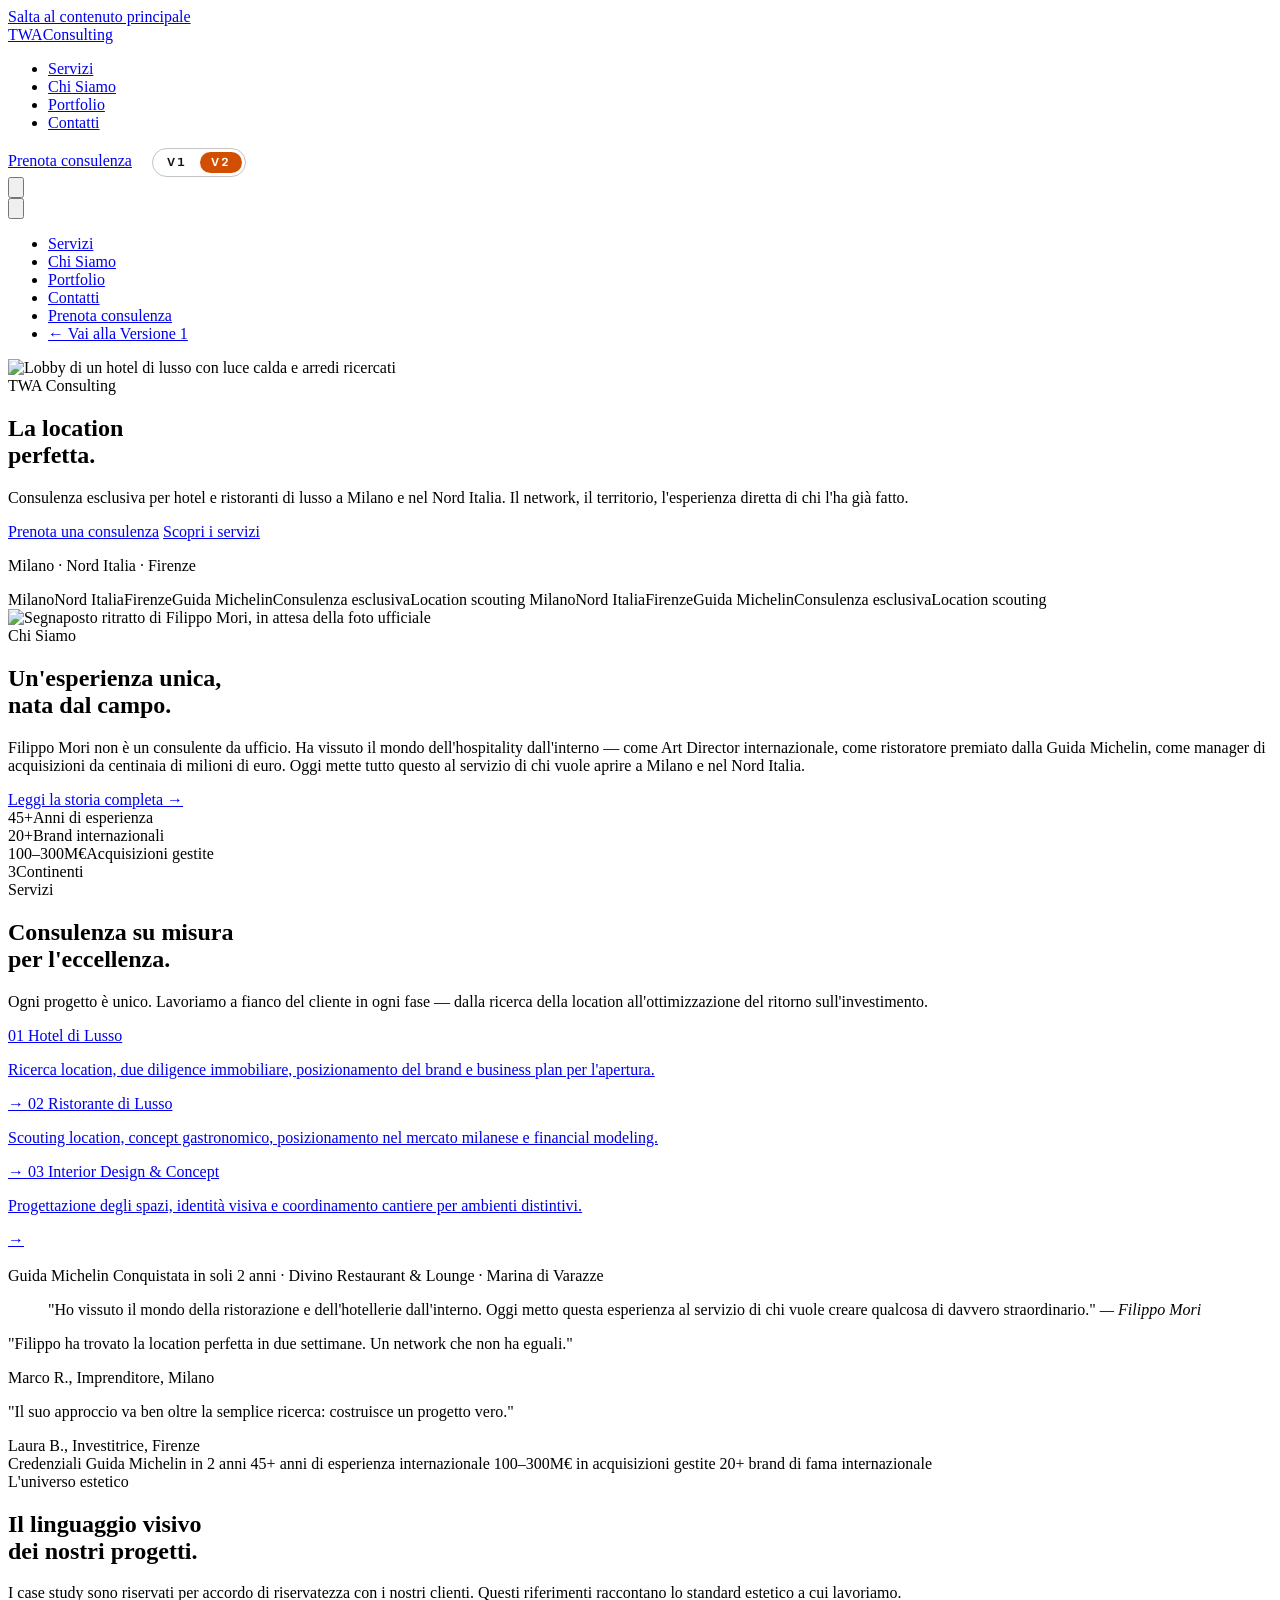
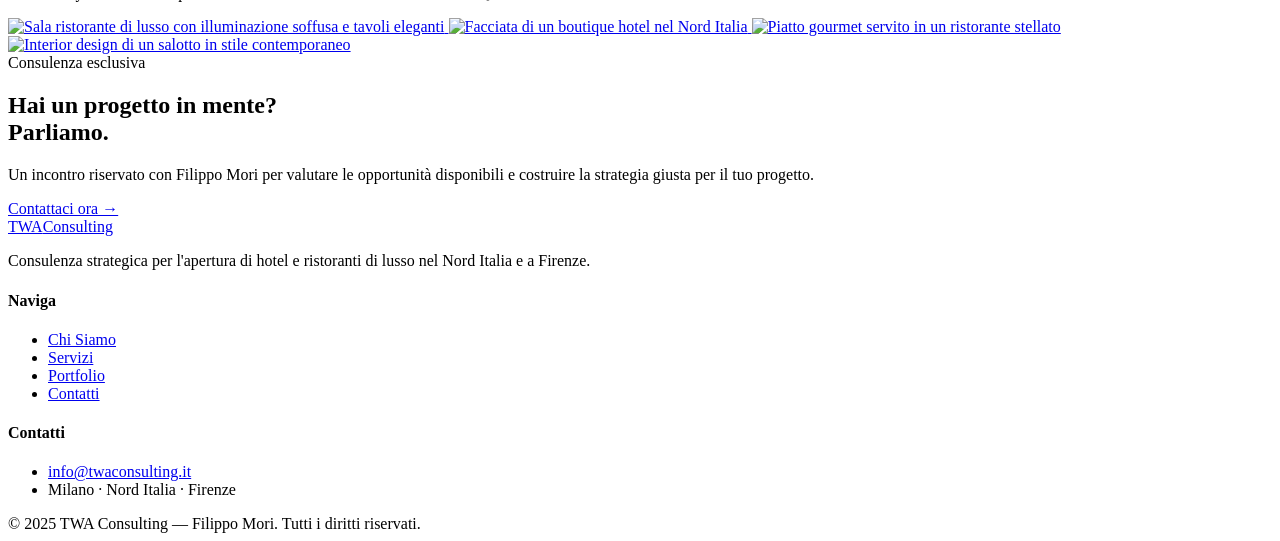
==== versione2/index.html @ 6aa10016 "Initial commit: sito TWA Consulting (home V1 + V2) con switcher versioni Co-Authored-By: Claude Opus" ====
<!doctype html>
<html lang="it">
<head>
  <meta charset="UTF-8">
  <meta name="viewport" content="width=device-width, initial-scale=1">
  <title>TWA Consulting — Consulenza esclusiva per hotel e ristoranti di lusso</title>
  <meta name="description" content="TWA Consulting: consulenza strategica e creativa per l'apertura di hotel e ristoranti di lusso a Milano, nel Nord Italia e a Firenze. Location scouting, concept, business plan, interior design.">

  <link rel="preconnect" href="https://fonts.googleapis.com">
  <link rel="preconnect" href="https://fonts.gstatic.com" crossorigin>
  <link href="https://fonts.googleapis.com/css2?family=Monda:wght@400;700&family=DM+Sans:opsz,wght@9..40,300;9..40,400;9..40,500&display=swap" rel="stylesheet">
  <link rel="stylesheet" href="css/style.css">
  <link rel="preload" as="image" href="https://images.unsplash.com/photo-1566073771259-6a8506099945?auto=format&fit=crop&w=1800&q=80">
  <style>
    /* Switcher versioni home (indipendente dal CSS principale) */
    .nav-version{display:inline-flex;align-items:center;gap:.15rem;padding:.2rem;margin-left:1rem;border:1px solid rgba(28,17,9,.25);border-radius:999px;vertical-align:middle}
    .nav-version a,.nav-version span{font:700 .7rem/1 'Monda',system-ui,sans-serif;text-transform:uppercase;letter-spacing:.14em;padding:.3rem .7rem;border-radius:999px;color:#1C1109;text-decoration:none}
    .nav-version .is-current{background:#D24E01;color:#fff}
    .nav-version a:hover{background:#FCECCC}
  </style>
</head>
<body>
  <a class="skip-link" href="#main">Salta al contenuto principale</a>

  <header class="site-header">
    <div class="container">
      <a href="index.html" class="logo">TWA<span>Consulting</span></a>
      <nav class="nav-primary" aria-label="Navigazione principale">
        <ul>
          <li><a href="servizi.html">Servizi</a></li>
          <li><a href="chi-siamo.html">Chi Siamo</a></li>
          <li><a href="portfolio.html">Portfolio</a></li>
          <li><a href="contatti.html">Contatti</a></li>
        </ul>
        <a href="contatti.html" class="btn btn-primary">Prenota consulenza</a>
        <span class="nav-version" role="group" aria-label="Cambia versione della home">
          <a href="../index.html">V1</a>
          <span class="is-current" aria-current="true">V2</span>
        </span>
      </nav>
      <button class="nav-toggle" aria-label="Apri il menu di navigazione" aria-expanded="false" aria-controls="mobile-menu">
        <svg viewBox="0 0 24 24" fill="none" stroke="currentColor" stroke-width="2" aria-hidden="true"><line x1="3" y1="6" x2="21" y2="6"/><line x1="3" y1="12" x2="21" y2="12"/><line x1="3" y1="18" x2="21" y2="18"/></svg>
      </button>
    </div>
  </header>

  <div class="mobile-overlay" id="mobile-menu">
    <button class="close-btn" aria-label="Chiudi il menu">
      <svg viewBox="0 0 24 24" fill="none" stroke="currentColor" stroke-width="2" aria-hidden="true"><line x1="4" y1="4" x2="20" y2="20"/><line x1="20" y1="4" x2="4" y2="20"/></svg>
    </button>
    <ul>
      <li><a href="servizi.html">Servizi</a></li>
      <li><a href="chi-siamo.html">Chi Siamo</a></li>
      <li><a href="portfolio.html">Portfolio</a></li>
      <li><a href="contatti.html">Contatti</a></li>
      <li><a href="contatti.html" class="btn btn-primary">Prenota consulenza</a></li>
      <li><a href="../index.html">← Vai alla Versione 1</a></li>
    </ul>
  </div>

  <main id="main">

    <section class="hero" aria-labelledby="hero-heading">
      <div class="hero-media">
        <img src="https://images.unsplash.com/photo-1566073771259-6a8506099945?auto=format&fit=crop&w=1800&q=80" alt="Lobby di un hotel di lusso con luce calda e arredi ricercati">
      </div>
      <div class="hero-content">
        <div class="container">
          <div class="hero-grid">
            <div class="hero-title">
              <span class="eyebrow on-dark">TWA Consulting</span>
              <h1 id="hero-heading" class="h-display">La location<br>perfetta.</h1>
            </div>
            <div class="hero-card">
              <p>Consulenza esclusiva per hotel e ristoranti di lusso a Milano e nel Nord Italia. Il network, il territorio, l'esperienza diretta di chi l'ha già fatto.</p>
              <div class="hero-actions">
                <a href="contatti.html" class="btn btn-primary">Prenota una consulenza</a>
                <a href="servizi.html" class="btn btn-secondary">Scopri i servizi</a>
              </div>
            </div>
          </div>
          <p class="hero-geo">Milano · Nord Italia · Firenze</p>
        </div>
      </div>
    </section>

    <div class="marquee-band" aria-hidden="true">
      <div class="marquee-track">
        <span>Milano</span><span>Nord Italia</span><span>Firenze</span><span>Guida Michelin</span><span>Consulenza esclusiva</span><span>Location scouting</span>
        <span>Milano</span><span>Nord Italia</span><span>Firenze</span><span>Guida Michelin</span><span>Consulenza esclusiva</span><span>Location scouting</span>
      </div>
    </div>

    <section class="section bg-white" aria-labelledby="about-heading">
      <div class="container">
        <div class="about-teaser">
          <div class="portrait">
            <img src="assets/fm-portrait-placeholder.svg" alt="Segnaposto ritratto di Filippo Mori, in attesa della foto ufficiale" loading="lazy">
          </div>
          <div>
            <span class="eyebrow">Chi Siamo</span>
            <h2 id="about-heading" class="h2">Un'esperienza unica,<br>nata dal campo.</h2>
            <p class="lede">Filippo Mori non è un consulente da ufficio. Ha vissuto il mondo dell'hospitality dall'interno — come Art Director internazionale, come ristoratore premiato dalla Guida Michelin, come manager di acquisizioni da centinaia di milioni di euro. Oggi mette tutto questo al servizio di chi vuole aprire a Milano e nel Nord Italia.</p>
            <a href="chi-siamo.html" class="btn-text">Leggi la storia completa →</a>
            <div class="stat-grid">
              <div><span class="stat-num">45+</span><span class="stat-label">Anni di esperienza</span></div>
              <div><span class="stat-num">20+</span><span class="stat-label">Brand internazionali</span></div>
              <div><span class="stat-num">100–300M€</span><span class="stat-label">Acquisizioni gestite</span></div>
              <div><span class="stat-num">3</span><span class="stat-label">Continenti</span></div>
            </div>
          </div>
        </div>
      </div>
    </section>

    <section class="section bg-sand" aria-labelledby="services-heading">
      <div class="container">
        <div class="section-head">
          <span class="eyebrow">Servizi</span>
          <h2 id="services-heading" class="h2">Consulenza su misura<br>per l'eccellenza.</h2>
          <p class="lede mt-lg">Ogni progetto è unico. Lavoriamo a fianco del cliente in ogni fase — dalla ricerca della location all'ottimizzazione del ritorno sull'investimento.</p>
        </div>
        <div>
          <a href="servizi.html#hotel" class="service-row">
            <span class="service-num">01</span>
            <span class="service-info">
              <span class="h3">Hotel di Lusso</span>
              <p>Ricerca location, due diligence immobiliare, posizionamento del brand e business plan per l'apertura.</p>
            </span>
            <span class="service-arrow" aria-hidden="true">→</span>
          </a>
          <a href="servizi.html#ristorante" class="service-row">
            <span class="service-num">02</span>
            <span class="service-info">
              <span class="h3">Ristorante di Lusso</span>
              <p>Scouting location, concept gastronomico, posizionamento nel mercato milanese e financial modeling.</p>
            </span>
            <span class="service-arrow" aria-hidden="true">→</span>
          </a>
          <a href="servizi.html#interior" class="service-row">
            <span class="service-num">03</span>
            <span class="service-info">
              <span class="h3">Interior Design &amp; Concept</span>
              <p>Progettazione degli spazi, identità visiva e coordinamento cantiere per ambienti distintivi.</p>
            </span>
            <span class="service-arrow" aria-hidden="true">→</span>
          </a>
        </div>
      </div>
    </section>

    <section class="section bg-dark proof" aria-labelledby="proof-heading">
      <div class="proof-media">
        <img src="https://images.unsplash.com/photo-1552566626-52f8b828add9?auto=format&fit=crop&w=1800&q=80" alt="" loading="lazy">
      </div>
      <div class="container">
        <div class="proof-badge">
          <span class="eyebrow on-dark" id="proof-heading">Guida Michelin</span>
          <span class="caption">Conquistata in soli 2 anni · Divino Restaurant &amp; Lounge · Marina di Varazze</span>
        </div>
        <blockquote class="proof-quote">
          "Ho vissuto il mondo della ristorazione e dell'hotellerie dall'interno. Oggi metto questa esperienza al servizio di chi vuole creare qualcosa di davvero straordinario."
          <cite>— Filippo Mori</cite>
        </blockquote>

        <div class="testimonial-grid">
          <article class="testimonial-card">
            <p>"Filippo ha trovato la location perfetta in due settimane. Un network che non ha eguali."</p>
            <footer>Marco R., Imprenditore, Milano</footer>
          </article>
          <article class="testimonial-card">
            <p>"Il suo approccio va ben oltre la semplice ricerca: costruisce un progetto vero."</p>
            <footer>Laura B., Investitrice, Firenze</footer>
          </article>
        </div>
      </div>
    </section>

    <div class="featured-band">
      <div class="container">
        <span class="featured-label">Credenziali</span>
        <span class="item">Guida Michelin in 2 anni</span>
        <span class="item">45+ anni di esperienza internazionale</span>
        <span class="item">100–300M€ in acquisizioni gestite</span>
        <span class="item">20+ brand di fama internazionale</span>
      </div>
    </div>

    <section class="section bg-white" aria-labelledby="gallery-heading">
      <div class="container">
        <div class="section-head">
          <span class="eyebrow">L'universo estetico</span>
          <h2 id="gallery-heading" class="h2">Il linguaggio visivo<br>dei nostri progetti.</h2>
          <p class="lede mt-lg">I case study sono riservati per accordo di riservatezza con i nostri clienti. Questi riferimenti raccontano lo standard estetico a cui lavoriamo.</p>
        </div>
        <div class="gallery-grid">
          <a href="portfolio.html" class="g1">
            <img src="https://images.unsplash.com/photo-1519167758481-83f550bb49b3?auto=format&fit=crop&w=1200&q=80" alt="Sala ristorante di lusso con illuminazione soffusa e tavoli eleganti" loading="lazy">
          </a>
          <a href="portfolio.html" class="g2">
            <img src="https://images.unsplash.com/photo-1600210492493-0946911123ea?auto=format&fit=crop&w=900&q=80" alt="Facciata di un boutique hotel nel Nord Italia" loading="lazy">
          </a>
          <a href="portfolio.html" class="g3">
            <img src="https://images.unsplash.com/photo-1600891964092-4316c288032e?auto=format&fit=crop&w=700&q=80" alt="Piatto gourmet servito in un ristorante stellato" loading="lazy">
          </a>
          <a href="portfolio.html" class="g4">
            <img src="https://images.unsplash.com/photo-1590381105924-c72589b9ef3f?auto=format&fit=crop&w=700&q=80" alt="Interior design di un salotto in stile contemporaneo" loading="lazy">
          </a>
        </div>
      </div>
    </section>

    <section class="final-cta" aria-labelledby="cta-heading">
      <div class="container">
        <span class="eyebrow">Consulenza esclusiva</span>
        <h2 id="cta-heading" class="h1">Hai un progetto in mente?<br>Parliamo.</h2>
        <p class="lede">Un incontro riservato con Filippo Mori per valutare le opportunità disponibili e costruire la strategia giusta per il tuo progetto.</p>
        <a href="contatti.html" class="btn btn-primary">Contattaci ora →</a>
      </div>
    </section>

  </main>

  <footer class="site-footer">
    <div class="container">
      <div class="footer-top">
        <div class="footer-brand">
          <a href="index.html" class="logo">TWA<span>Consulting</span></a>
          <p>Consulenza strategica per l'apertura di hotel e ristoranti di lusso nel Nord Italia e a Firenze.</p>
        </div>
        <div class="footer-col">
          <h4>Naviga</h4>
          <ul>
            <li><a href="chi-siamo.html">Chi Siamo</a></li>
            <li><a href="servizi.html">Servizi</a></li>
            <li><a href="portfolio.html">Portfolio</a></li>
            <li><a href="contatti.html">Contatti</a></li>
          </ul>
        </div>
        <div class="footer-col">
          <h4>Contatti</h4>
          <ul>
            <li><a href="mailto:info@twaconsulting.it">info@twaconsulting.it</a></li>
            <li><span>Milano · Nord Italia · Firenze</span></li>
          </ul>
        </div>
      </div>
      <div class="footer-bottom">
        <span>© 2025 TWA Consulting — Filippo Mori. Tutti i diritti riservati.</span>
      </div>
    </div>
  </footer>

  <script src="js/main.js"></script>
</body>
</html>
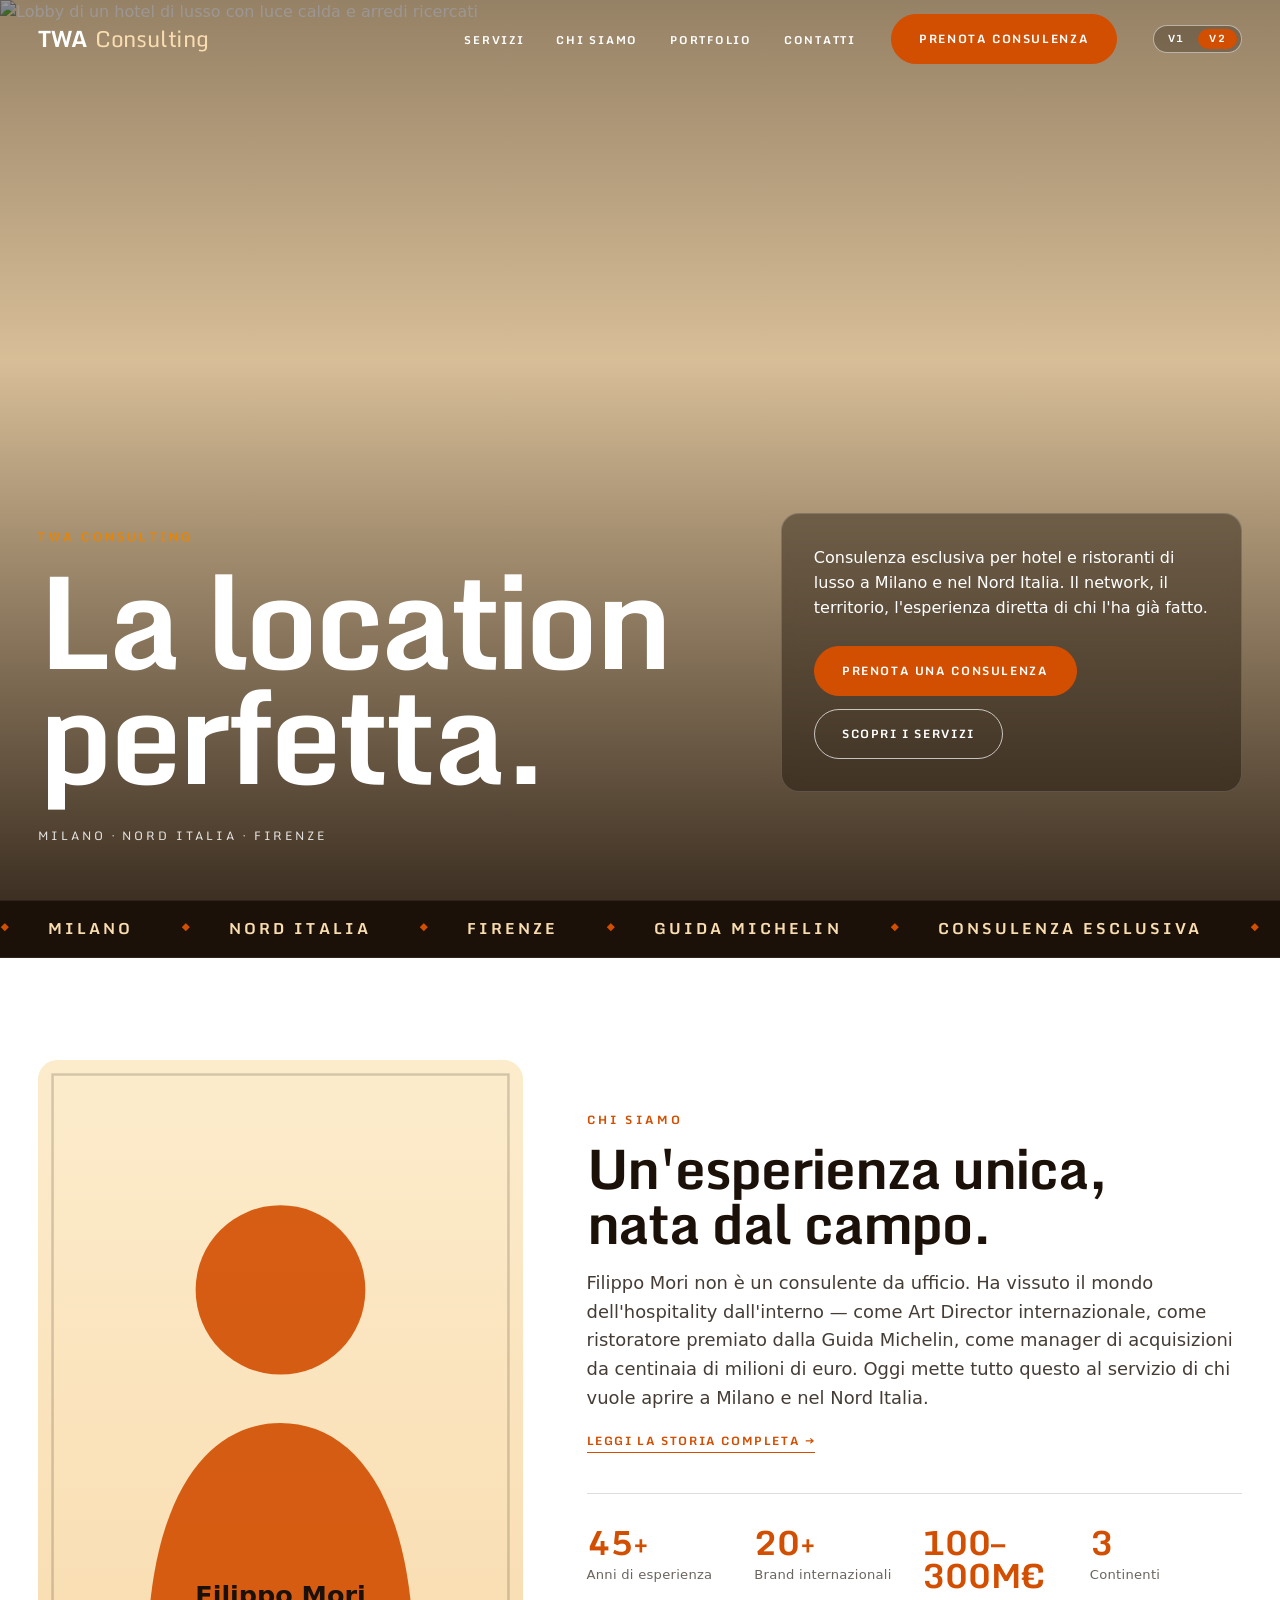
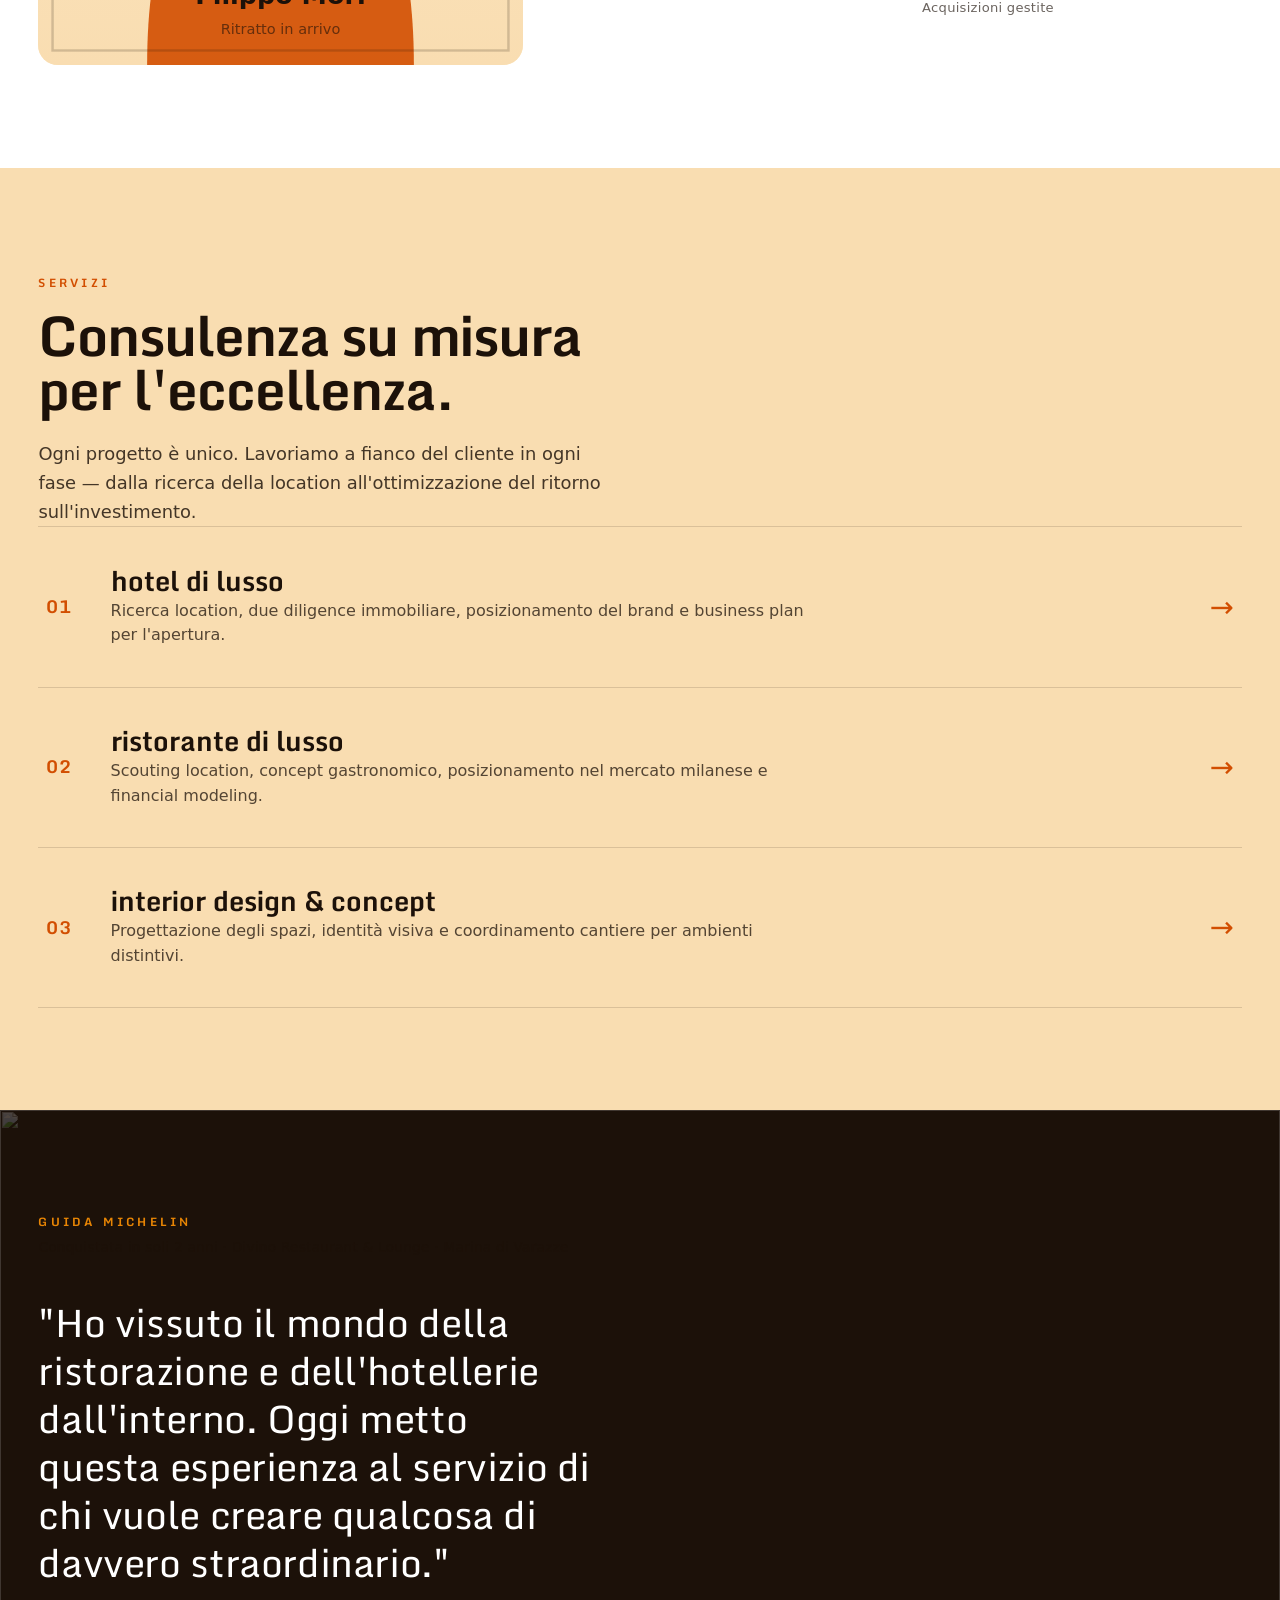
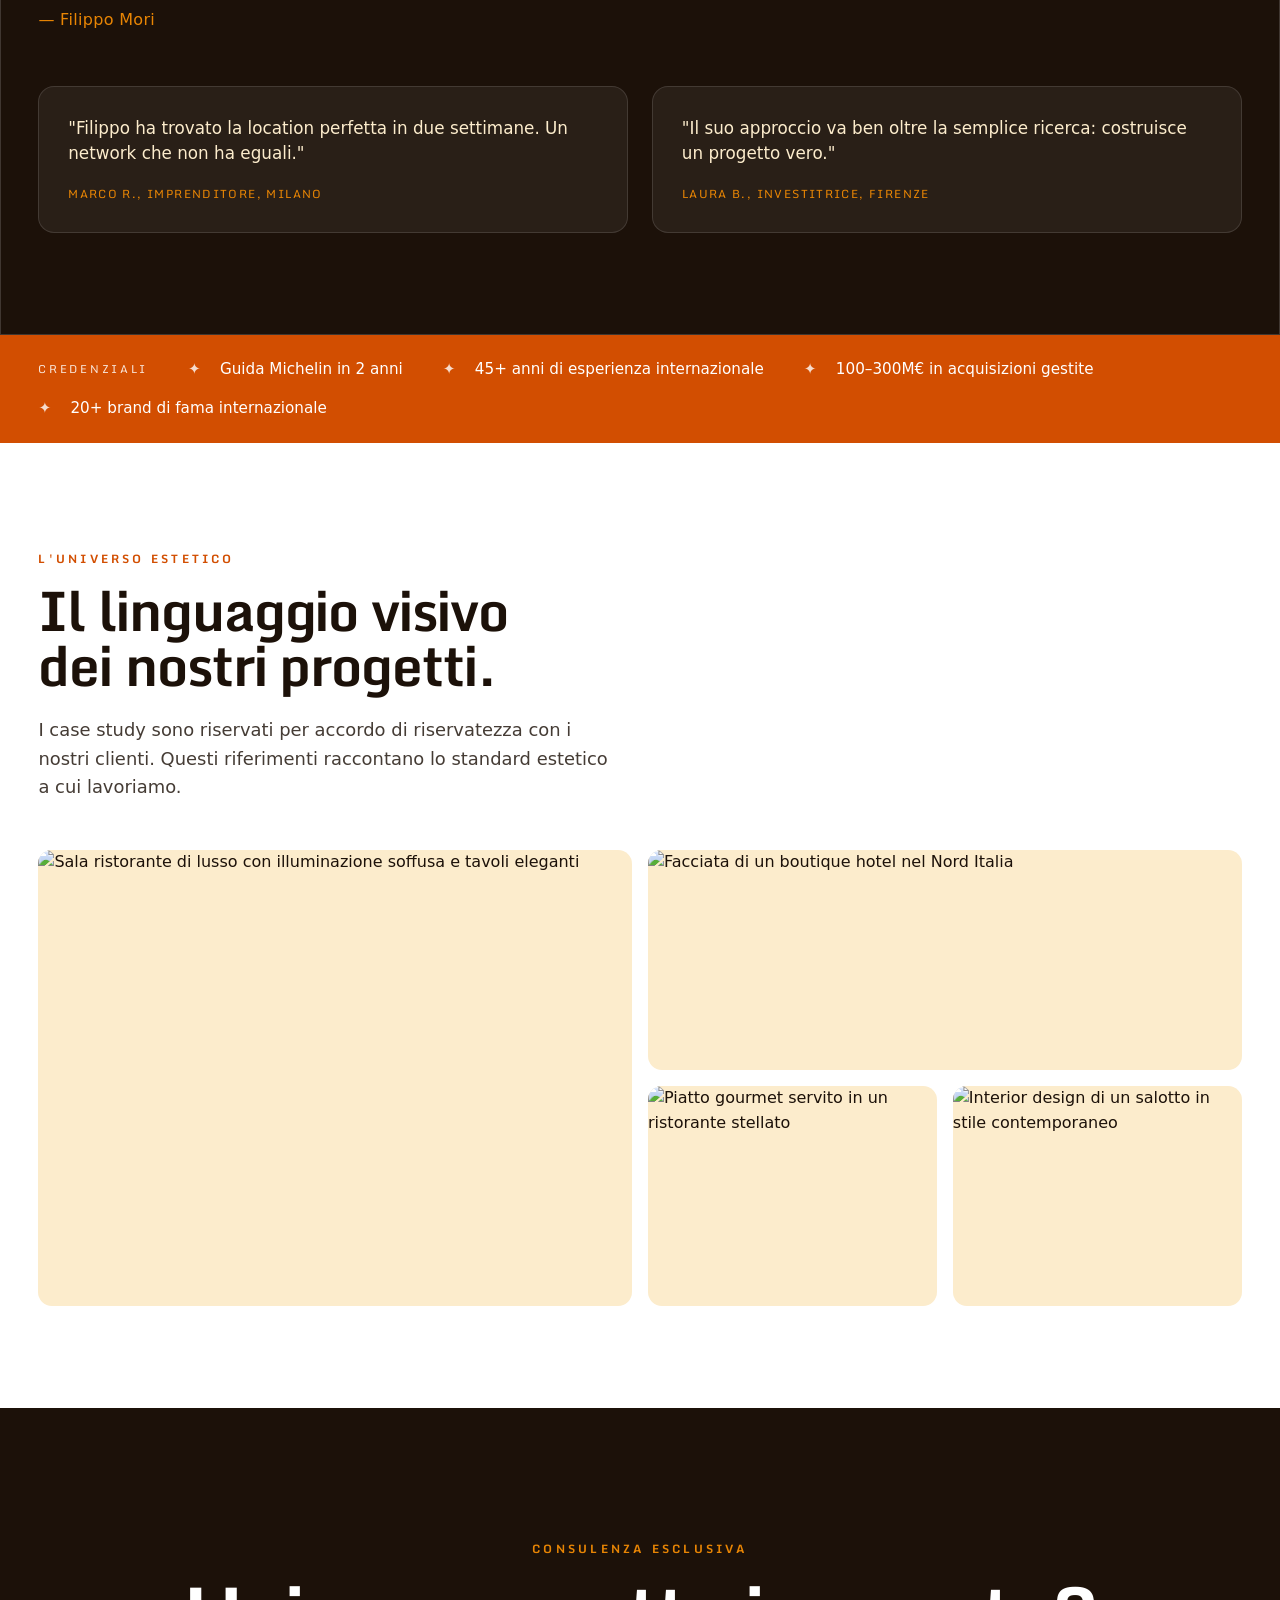
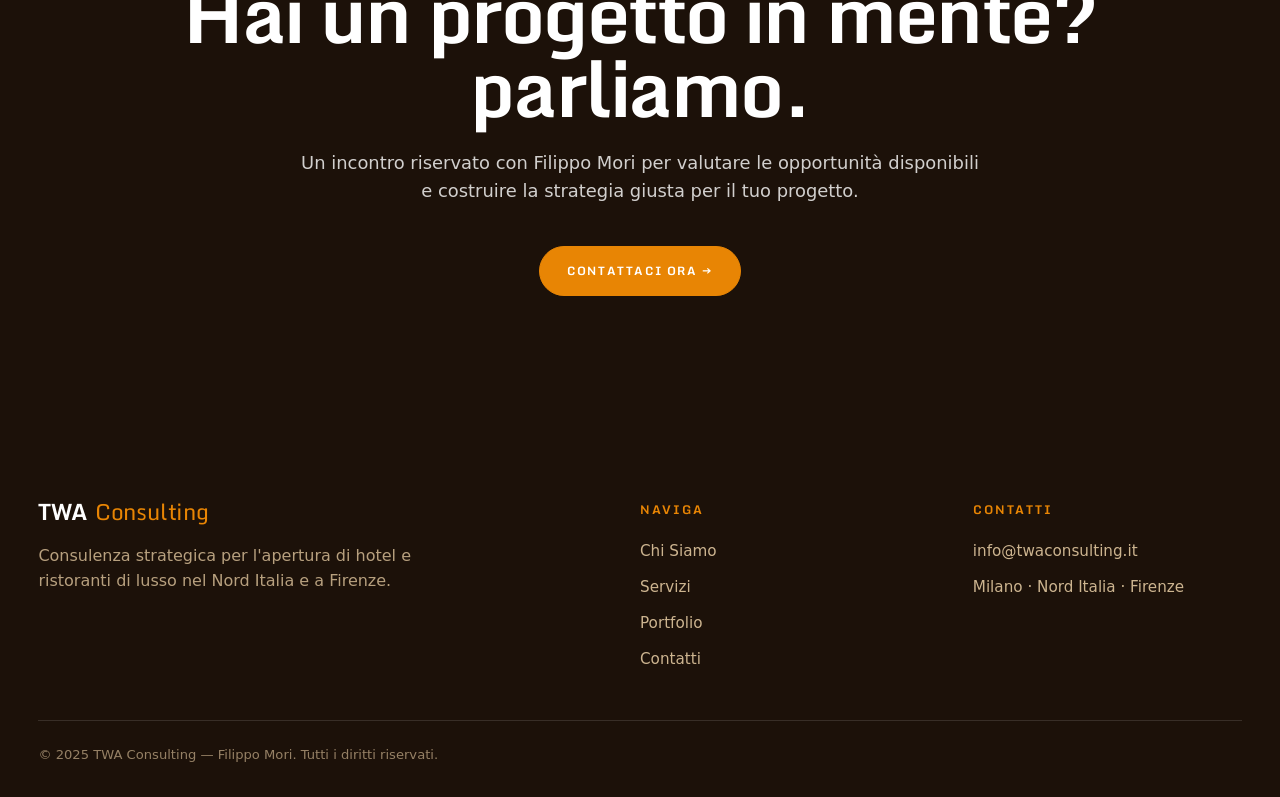
==== commit 6032cbd2: "Versione 2: aggiunti CSS, JS e asset segnaposto (pagina ora stilizzata) - versione2/css/style.css: d" ====
--- a/versione2/index.html
+++ b/versione2/index.html
@@ -11,13 +11,6 @@
   <link href="https://fonts.googleapis.com/css2?family=Monda:wght@400;700&family=DM+Sans:opsz,wght@9..40,300;9..40,400;9..40,500&display=swap" rel="stylesheet">
   <link rel="stylesheet" href="css/style.css">
   <link rel="preload" as="image" href="https://images.unsplash.com/photo-1566073771259-6a8506099945?auto=format&fit=crop&w=1800&q=80">
-  <style>
-    /* Switcher versioni home (indipendente dal CSS principale) */
-    .nav-version{display:inline-flex;align-items:center;gap:.15rem;padding:.2rem;margin-left:1rem;border:1px solid rgba(28,17,9,.25);border-radius:999px;vertical-align:middle}
-    .nav-version a,.nav-version span{font:700 .7rem/1 'Monda',system-ui,sans-serif;text-transform:uppercase;letter-spacing:.14em;padding:.3rem .7rem;border-radius:999px;color:#1C1109;text-decoration:none}
-    .nav-version .is-current{background:#D24E01;color:#fff}
-    .nav-version a:hover{background:#FCECCC}
-  </style>
 </head>
 <body>
   <a class="skip-link" href="#main">Salta al contenuto principale</a>
--- a/versione2/css/style.css
+++ b/versione2/css/style.css
@@ -0,0 +1,320 @@
+/* ============================================================
+   TWA CONSULTING — Home (Versione 2)
+   Design system dal brief · palette e font coerenti con la V1
+   ============================================================ */
+:root{
+  --sand:#F9DDB1;
+  --sand-light:#FCECCC;
+  --amber:#E88504;
+  --burnt:#D24E01;
+  --dark:#1C1109;
+  --bordeaux:#5E1917;
+  --white:#FFFFFF;
+  --line:rgba(28,17,9,.14);
+  --maxw:1560px;
+  --pad:clamp(1.1rem,3vw,2.5rem);
+  --nav-h:78px;
+  --font-display:'Monda',system-ui,sans-serif;
+  --font-body:'DM Sans',system-ui,sans-serif;
+}
+
+*,*::before,*::after{box-sizing:border-box;margin:0;padding:0}
+html{scroll-behavior:smooth}
+body{
+  font-family:var(--font-body);
+  font-weight:400;
+  color:var(--dark);
+  background:var(--sand);
+  line-height:1.55;
+  -webkit-font-smoothing:antialiased;
+  overflow-x:hidden;
+}
+body.menu-open{overflow:hidden}
+img{max-width:100%;display:block}
+a{color:inherit;text-decoration:none}
+ul{list-style:none}
+
+.container{max-width:var(--maxw);margin:0 auto;padding-inline:var(--pad);width:100%}
+
+/* --- Tipografia --- */
+.h-display{
+  font-family:var(--font-display);font-weight:700;
+  font-size:clamp(3rem,10vw,8.5rem);line-height:.9;
+  letter-spacing:-.03em;text-transform:lowercase;
+}
+.h-display::first-letter{text-transform:uppercase}
+.h1{
+  font-family:var(--font-display);font-weight:700;
+  font-size:clamp(2.4rem,6vw,5rem);line-height:.96;
+  letter-spacing:-.02em;text-transform:lowercase;
+}
+.h1::first-letter{text-transform:uppercase}
+.h2{
+  font-family:var(--font-display);font-weight:700;
+  font-size:clamp(1.9rem,4.5vw,3.4rem);line-height:1;
+  letter-spacing:-.02em;text-transform:lowercase;
+}
+.h2::first-letter{text-transform:uppercase}
+.h3{
+  font-family:var(--font-display);font-weight:700;
+  font-size:clamp(1.25rem,2.5vw,1.7rem);line-height:1.1;
+  text-transform:lowercase;
+}
+.h3::first-letter{text-transform:uppercase}
+.eyebrow{
+  display:inline-block;
+  font-family:var(--font-display);font-weight:700;
+  text-transform:uppercase;letter-spacing:.28em;
+  font-size:clamp(.58rem,.9vw,.74rem);color:var(--burnt);
+}
+.eyebrow.on-dark{color:var(--amber)}
+.lede{font-size:clamp(1rem,1.4vw,1.2rem);line-height:1.6;max-width:60ch;color:rgba(28,17,9,.82)}
+.mt-lg{margin-top:1.5rem}
+.caption{font-size:.85rem;letter-spacing:.02em;color:rgba(28,17,9,.6)}
+
+/* --- Skip link --- */
+.skip-link{
+  position:absolute;left:-999px;top:0;z-index:400;
+  background:var(--dark);color:var(--white);padding:.75rem 1.25rem;border-radius:0 0 8px 0;
+}
+.skip-link:focus{left:0}
+:focus-visible{outline:2px solid var(--burnt);outline-offset:3px}
+
+/* --- Bottoni --- */
+.btn{
+  display:inline-flex;align-items:center;justify-content:center;gap:.55rem;
+  font-family:var(--font-display);font-weight:700;text-transform:uppercase;
+  letter-spacing:.14em;font-size:.72rem;
+  padding:.95rem 1.7rem;border-radius:999px;
+  border:1.5px solid var(--dark);cursor:pointer;white-space:nowrap;
+  transition:background .25s ease,color .25s ease,border-color .25s ease,transform .25s ease;
+}
+.btn:hover{transform:translateY(-2px)}
+.btn-primary{background:var(--burnt);color:var(--white);border-color:var(--burnt)}
+.btn-primary:hover{background:var(--dark);border-color:var(--dark)}
+.btn-secondary{background:transparent;color:var(--dark)}
+.btn-secondary:hover{background:var(--dark);color:var(--white)}
+.on-dark .btn-secondary,.hero-actions .btn-secondary{border-color:rgba(255,255,255,.7);color:var(--white)}
+.hero-actions .btn-secondary:hover{background:var(--white);color:var(--dark);border-color:var(--white)}
+.btn-text{
+  display:inline-block;font-family:var(--font-display);font-weight:700;
+  text-transform:uppercase;letter-spacing:.14em;font-size:.72rem;
+  color:var(--burnt);border-bottom:1.5px solid currentColor;padding-bottom:.15rem;
+  transition:color .2s ease,gap .2s ease;
+}
+.btn-text:hover{color:var(--dark)}
+
+/* ============================================================
+   HEADER / NAV
+   ============================================================ */
+.site-header{
+  position:fixed;top:0;left:0;right:0;z-index:200;
+  background:transparent;transition:background .3s ease,box-shadow .3s ease,backdrop-filter .3s ease;
+}
+.site-header .container{display:flex;align-items:center;justify-content:space-between;min-height:var(--nav-h)}
+.site-header.scrolled{background:var(--sand);box-shadow:0 1px 0 var(--line)}
+.logo{
+  font-family:var(--font-display);font-weight:700;font-size:1.4rem;letter-spacing:-.01em;
+  color:var(--dark);line-height:1;
+}
+.logo span{color:var(--burnt);margin-left:.32em;font-weight:400}
+.site-header:not(.scrolled) .hero + *,
+.hero-overlaid .logo{color:var(--white)}
+
+.nav-primary{display:flex;align-items:center;gap:2.2rem}
+.nav-primary ul{display:flex;align-items:center;gap:2rem}
+.nav-primary ul a{
+  font-family:var(--font-display);font-weight:700;text-transform:uppercase;
+  letter-spacing:.16em;font-size:.68rem;position:relative;padding:.25rem 0;
+}
+.nav-primary ul a::after{content:"";position:absolute;left:0;bottom:0;width:0;height:1.5px;background:var(--burnt);transition:width .25s ease}
+.nav-primary ul a:hover::after{width:100%}
+
+/* header trasparente sopra hero: testo chiaro finché non si scrolla */
+.site-header:not(.scrolled) .logo{color:var(--white)}
+.site-header:not(.scrolled) .logo span{color:var(--sand)}
+.site-header:not(.scrolled) .nav-primary ul a{color:var(--white)}
+.site-header:not(.scrolled) .nav-toggle{color:var(--white)}
+
+/* Switcher versioni */
+.nav-version{display:inline-flex;align-items:center;gap:.15rem;padding:.2rem;border:1px solid var(--line);border-radius:999px;background:rgba(255,255,255,.6)}
+.nav-version a,.nav-version span{font-family:var(--font-display);font-weight:700;text-transform:uppercase;letter-spacing:.14em;font-size:.62rem;padding:.3rem .7rem;border-radius:999px;line-height:1;color:var(--dark)}
+.nav-version .is-current{background:var(--burnt);color:#fff}
+.nav-version a:hover{background:var(--sand-light)}
+.site-header:not(.scrolled) .nav-version{border-color:rgba(255,255,255,.5);background:rgba(28,17,9,.28)}
+.site-header:not(.scrolled) .nav-version a{color:#fff}
+
+.nav-toggle{
+  display:none;background:none;border:0;cursor:pointer;color:var(--dark);padding:.4rem;
+}
+.nav-toggle svg{width:28px;height:28px;display:block}
+
+/* Overlay mobile */
+.mobile-overlay{
+  position:fixed;inset:0;z-index:300;background:var(--dark);
+  display:flex;flex-direction:column;align-items:center;justify-content:center;
+  opacity:0;visibility:hidden;transform:translateY(-12px);
+  transition:opacity .3s ease,transform .3s ease,visibility .3s ease;
+}
+.mobile-overlay.open{opacity:1;visibility:visible;transform:none}
+.mobile-overlay ul{display:flex;flex-direction:column;align-items:center;gap:1.6rem}
+.mobile-overlay a{
+  font-family:var(--font-display);font-weight:700;text-transform:uppercase;
+  letter-spacing:.16em;font-size:1.1rem;color:var(--sand);
+}
+.mobile-overlay a.btn{color:var(--white);font-size:.8rem;margin-top:.5rem}
+.close-btn{
+  position:absolute;top:1.6rem;right:1.6rem;background:none;border:0;color:var(--sand);cursor:pointer;padding:.5rem;
+}
+.close-btn svg{width:30px;height:30px}
+
+/* ============================================================
+   HERO
+   ============================================================ */
+.hero{position:relative;min-height:100vh;display:flex;align-items:flex-end;color:var(--white);overflow:hidden}
+.hero-media{position:absolute;inset:0;z-index:0}
+.hero-media img{width:100%;height:100%;object-fit:cover}
+.hero-media::after{content:"";position:absolute;inset:0;background:linear-gradient(180deg,rgba(28,17,9,.45) 0%,rgba(28,17,9,.15) 40%,rgba(28,17,9,.85) 100%)}
+.hero-content{position:relative;z-index:1;width:100%;padding-block:clamp(2rem,6vh,5rem) clamp(2.5rem,6vh,4rem)}
+.hero-grid{display:grid;grid-template-columns:1.5fr 1fr;gap:clamp(1.5rem,4vw,4rem);align-items:end}
+.hero-title .eyebrow{margin-bottom:1rem}
+.hero-card{
+  background:rgba(28,17,9,.42);backdrop-filter:blur(8px);
+  border:1px solid rgba(255,255,255,.16);border-radius:18px;
+  padding:clamp(1.5rem,2.5vw,2.2rem);
+}
+.hero-card p{font-size:clamp(1rem,1.2vw,1.15rem);line-height:1.55;margin-bottom:1.6rem}
+.hero-actions{display:flex;flex-wrap:wrap;gap:.8rem}
+.hero-geo{margin-top:2.2rem;font-family:var(--font-display);text-transform:uppercase;letter-spacing:.24em;font-size:.75rem;color:rgba(255,255,255,.85)}
+
+/* ============================================================
+   MARQUEE
+   ============================================================ */
+.marquee-band{background:var(--dark);color:var(--sand);overflow:hidden;padding:1rem 0;border-block:1px solid rgba(255,255,255,.08)}
+.marquee-track{display:flex;gap:3rem;width:max-content;animation:marquee 32s linear infinite}
+.marquee-track span{
+  font-family:var(--font-display);font-weight:700;text-transform:uppercase;
+  letter-spacing:.2em;font-size:.95rem;white-space:nowrap;position:relative;padding-left:3rem;
+}
+.marquee-track span::before{content:"◆";position:absolute;left:0;color:var(--burnt);font-size:.7em;top:.2em}
+@keyframes marquee{from{transform:translateX(0)}to{transform:translateX(-50%)}}
+@media (prefers-reduced-motion:reduce){.marquee-track{animation:none}}
+
+/* ============================================================
+   SECTION generiche
+   ============================================================ */
+.section{padding-block:clamp(3.5rem,8vw,7rem)}
+.bg-white{background:var(--white)}
+.bg-sand{background:var(--sand)}
+.bg-dark{background:var(--dark);color:var(--sand-light)}
+.section-head{max-width:56ch}
+.section-head .h2{margin-top:.8rem}
+
+/* --- About teaser --- */
+.about-teaser{display:grid;grid-template-columns:.85fr 1.15fr;gap:clamp(2rem,5vw,5rem);align-items:center}
+.portrait{border-radius:20px;overflow:hidden;background:var(--sand-light);aspect-ratio:4/5}
+.portrait img{width:100%;height:100%;object-fit:cover}
+.about-teaser .h2{margin:.6rem 0 1.2rem}
+.about-teaser .btn-text{margin-top:1.2rem}
+.stat-grid{display:grid;grid-template-columns:repeat(4,1fr);gap:1.5rem 1rem;margin-top:2.5rem;border-top:1px solid var(--line);padding-top:2rem}
+.stat-grid>div{display:flex;flex-direction:column;gap:.35rem}
+.stat-num{font-family:var(--font-display);font-weight:700;font-size:clamp(1.6rem,2.6vw,2.4rem);line-height:1;color:var(--burnt)}
+.stat-label{font-size:.82rem;letter-spacing:.02em;color:rgba(28,17,9,.65)}
+
+/* --- Servizi (rows) --- */
+.service-row{
+  display:grid;grid-template-columns:auto 1fr auto;align-items:center;gap:clamp(1rem,3vw,3rem);
+  padding:clamp(1.5rem,3vw,2.4rem) .5rem;border-top:1px solid var(--line);
+  transition:padding-left .3s ease,background .3s ease;
+}
+.service-row:last-child{border-bottom:1px solid var(--line)}
+.service-row:hover{padding-left:1.5rem;background:rgba(28,17,9,.03)}
+.service-num{font-family:var(--font-display);font-weight:700;font-size:1.1rem;color:var(--burnt);letter-spacing:.05em}
+.service-info .h3{margin-bottom:.5rem}
+.service-info p{max-width:70ch;color:rgba(28,17,9,.75)}
+.service-arrow{font-size:1.8rem;color:var(--burnt);transition:transform .3s ease}
+.service-row:hover .service-arrow{transform:translateX(8px)}
+
+/* --- Proof (bg-dark) --- */
+.proof{position:relative;overflow:hidden}
+.proof-media{position:absolute;inset:0;z-index:0;opacity:.22}
+.proof-media img{width:100%;height:100%;object-fit:cover}
+.proof .container{position:relative;z-index:1}
+.proof-badge{display:flex;flex-direction:column;gap:.4rem;margin-bottom:2.5rem}
+.proof-quote{
+  font-family:var(--font-display);font-weight:400;
+  font-size:clamp(1.4rem,3vw,2.6rem);line-height:1.25;letter-spacing:-.01em;
+  max-width:24ch;color:var(--white);
+}
+.proof-quote cite{display:block;margin-top:1.5rem;font-family:var(--font-body);font-style:normal;font-size:1rem;letter-spacing:.02em;color:var(--amber)}
+.testimonial-grid{display:grid;grid-template-columns:repeat(2,1fr);gap:1.5rem;margin-top:3.5rem}
+.testimonial-card{background:rgba(255,255,255,.06);border:1px solid rgba(255,255,255,.12);border-radius:16px;padding:1.8rem}
+.testimonial-card p{font-size:1.05rem;line-height:1.5;color:var(--sand-light)}
+.testimonial-card footer{margin-top:1.2rem;font-family:var(--font-display);text-transform:uppercase;letter-spacing:.12em;font-size:.72rem;color:var(--amber)}
+
+/* --- Featured band --- */
+.featured-band{background:var(--burnt);color:var(--white)}
+.featured-band .container{display:flex;flex-wrap:wrap;align-items:center;gap:1rem 2.5rem;padding-block:1.4rem}
+.featured-label{font-family:var(--font-display);text-transform:uppercase;letter-spacing:.24em;font-size:.7rem;opacity:.85}
+.featured-band .item{position:relative;font-weight:500;padding-left:2rem;font-size:.95rem}
+.featured-band .item::before{content:"✦";position:absolute;left:0;opacity:.8}
+
+/* --- Gallery --- */
+.gallery-grid{display:grid;grid-template-columns:repeat(4,1fr);grid-auto-rows:220px;gap:1rem;margin-top:3rem}
+.gallery-grid a{overflow:hidden;border-radius:14px;background:var(--sand-light)}
+.gallery-grid img{width:100%;height:100%;object-fit:cover;transition:transform .5s ease}
+.gallery-grid a:hover img{transform:scale(1.06)}
+.gallery-grid .g1{grid-column:span 2;grid-row:span 2}
+.gallery-grid .g2{grid-column:span 2}
+.gallery-grid .g3{grid-column:span 1}
+.gallery-grid .g4{grid-column:span 1}
+
+/* --- Final CTA --- */
+.final-cta{background:var(--dark);color:var(--white);text-align:center;padding-block:clamp(4rem,10vw,8rem)}
+.final-cta .eyebrow{color:var(--amber)}
+.final-cta .h1{margin:1rem auto 1.5rem;color:var(--white)}
+.final-cta .lede{margin:0 auto 2.5rem;color:rgba(255,255,255,.8)}
+.final-cta .btn-primary{border-color:var(--amber);background:var(--amber)}
+.final-cta .btn-primary:hover{background:var(--white);color:var(--dark);border-color:var(--white)}
+
+/* ============================================================
+   FOOTER
+   ============================================================ */
+.site-footer{background:var(--dark);color:var(--sand-light);padding-block:clamp(3rem,6vw,5rem) 2rem}
+.footer-top{display:grid;grid-template-columns:2fr 1fr 1fr;gap:clamp(2rem,5vw,4rem)}
+.footer-brand .logo{color:var(--white)}
+.footer-brand .logo span{color:var(--amber)}
+.footer-brand p{margin-top:1rem;max-width:40ch;color:rgba(249,221,177,.7)}
+.footer-col h4{font-family:var(--font-display);text-transform:uppercase;letter-spacing:.16em;font-size:.75rem;color:var(--amber);margin-bottom:1.2rem}
+.footer-col ul{display:flex;flex-direction:column;gap:.7rem}
+.footer-col a,.footer-col span{color:rgba(249,221,177,.8);font-size:.95rem;transition:color .2s ease}
+.footer-col a:hover{color:var(--white)}
+.footer-bottom{margin-top:3rem;padding-top:1.5rem;border-top:1px solid rgba(255,255,255,.12);font-size:.82rem;color:rgba(249,221,177,.55)}
+
+/* ============================================================
+   RESPONSIVE
+   ============================================================ */
+@media (max-width:1024px){
+  .hero-grid{grid-template-columns:1fr;gap:1.5rem}
+  .stat-grid{grid-template-columns:repeat(2,1fr)}
+  .footer-top{grid-template-columns:1fr 1fr}
+  .footer-brand{grid-column:1/-1}
+}
+@media (max-width:820px){
+  .nav-primary{display:none}
+  .nav-toggle{display:inline-flex}
+  .about-teaser{grid-template-columns:1fr}
+  .portrait{max-width:420px}
+  .testimonial-grid{grid-template-columns:1fr}
+  .gallery-grid{grid-template-columns:repeat(2,1fr);grid-auto-rows:200px}
+  .gallery-grid .g1{grid-column:span 2;grid-row:span 1}
+  .gallery-grid .g2{grid-column:span 2}
+  .service-row{grid-template-columns:auto 1fr;gap:1rem}
+  .service-arrow{display:none}
+}
+@media (max-width:560px){
+  .stat-grid{grid-template-columns:1fr 1fr;gap:1.2rem}
+  .footer-top{grid-template-columns:1fr}
+  .gallery-grid{grid-template-columns:1fr;grid-auto-rows:220px}
+  .gallery-grid .g1,.gallery-grid .g2{grid-column:span 1}
+}
